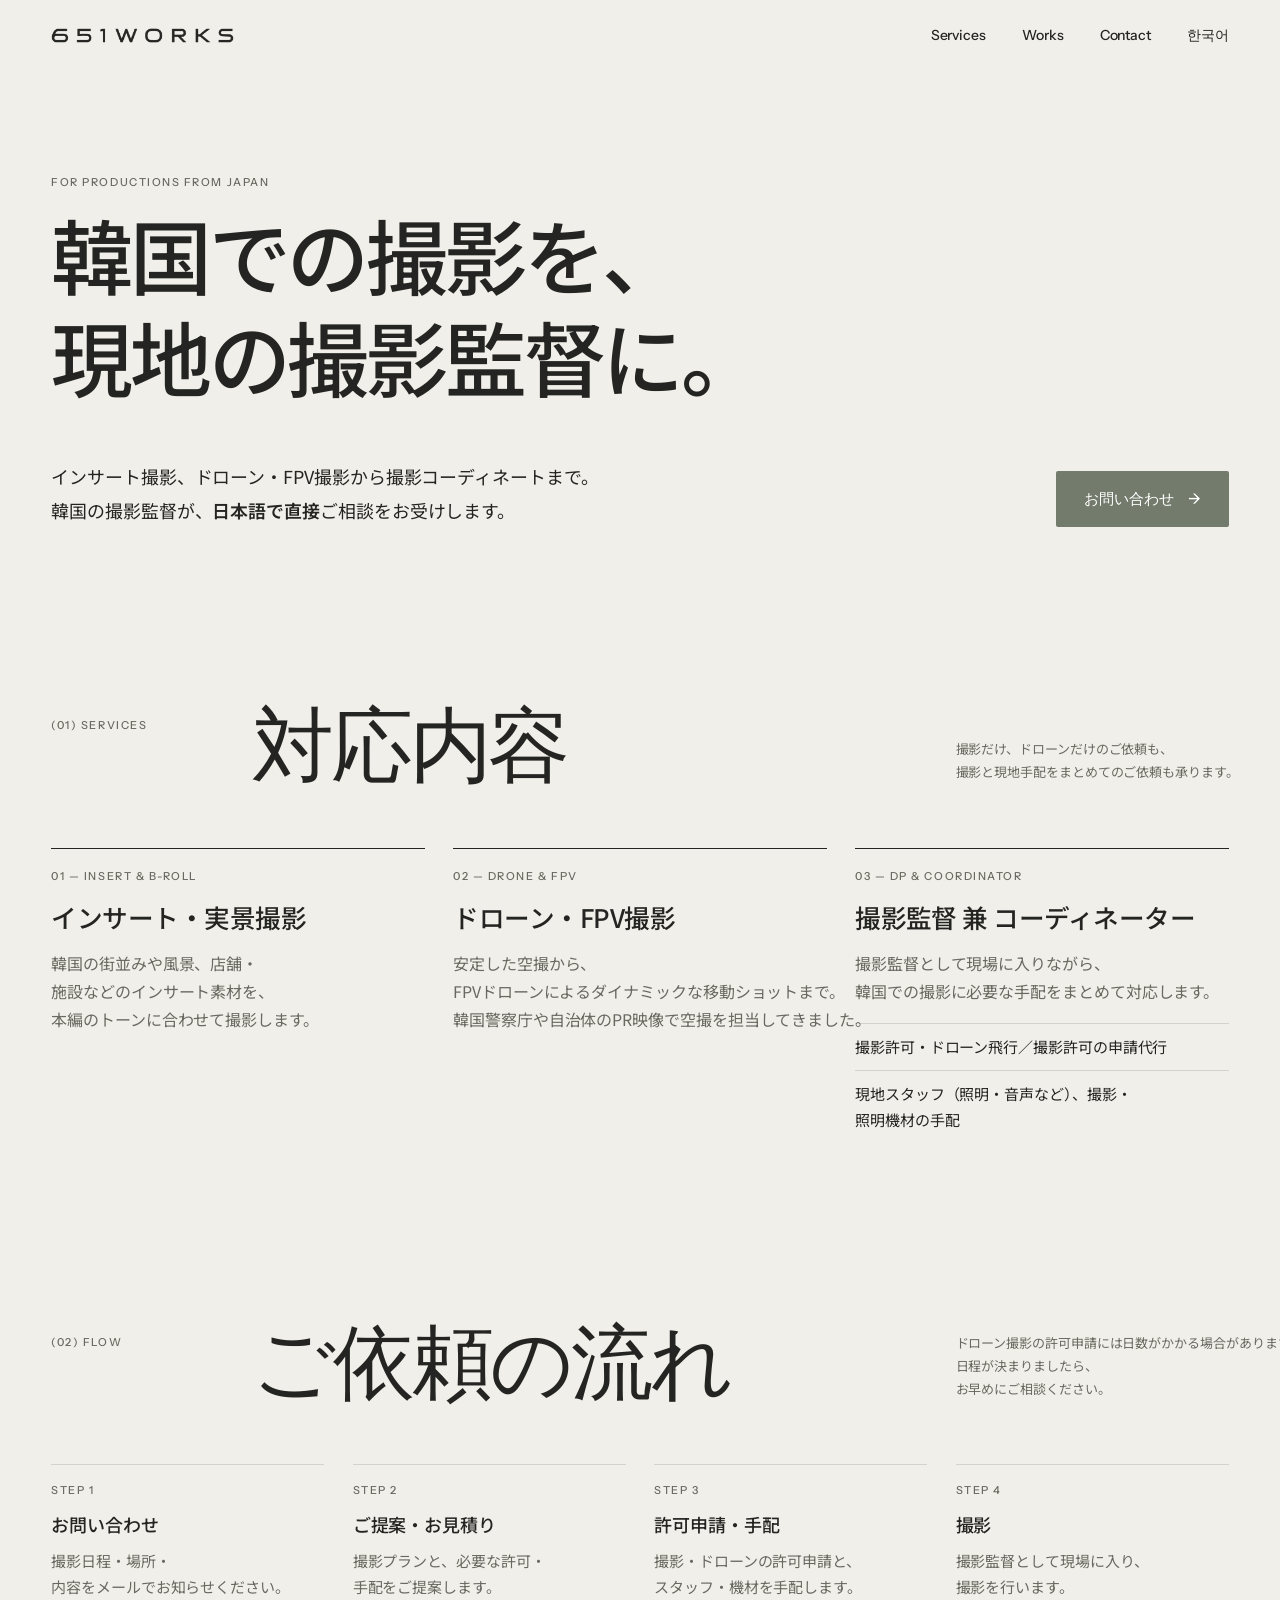
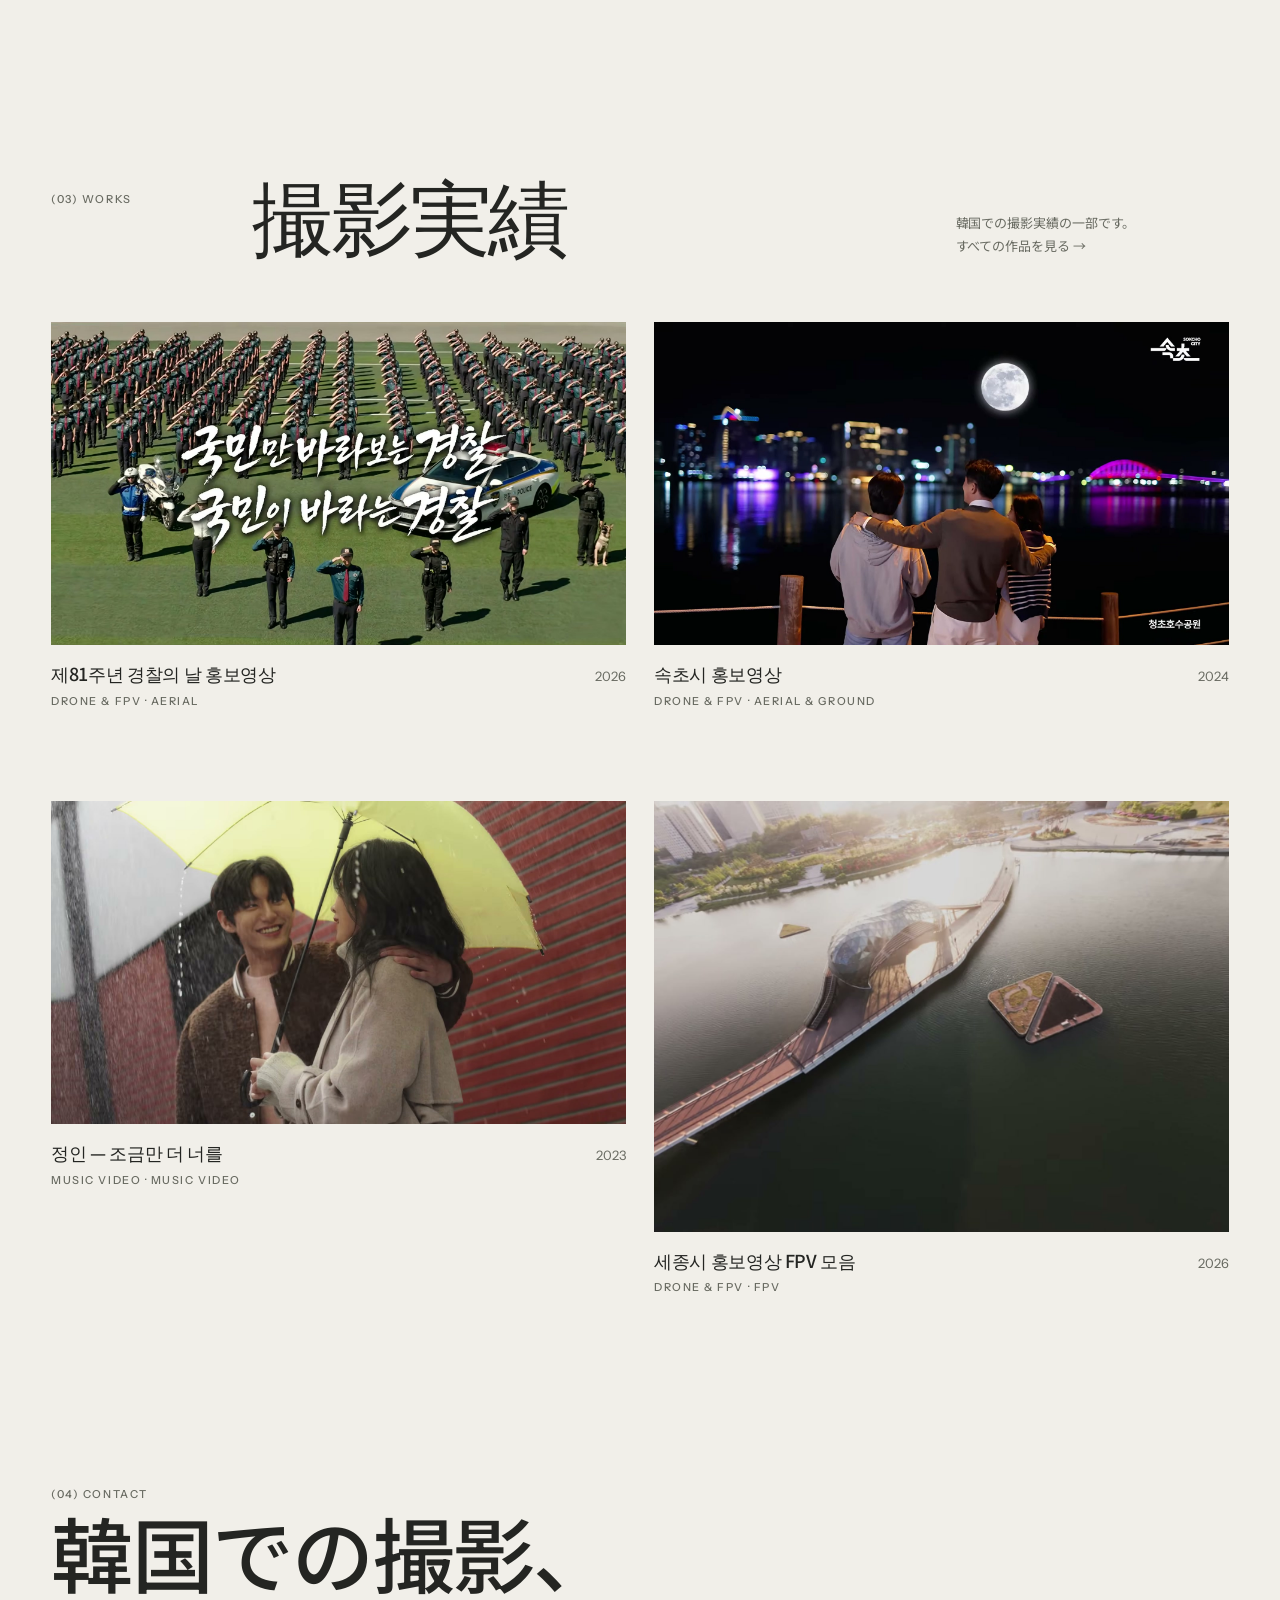
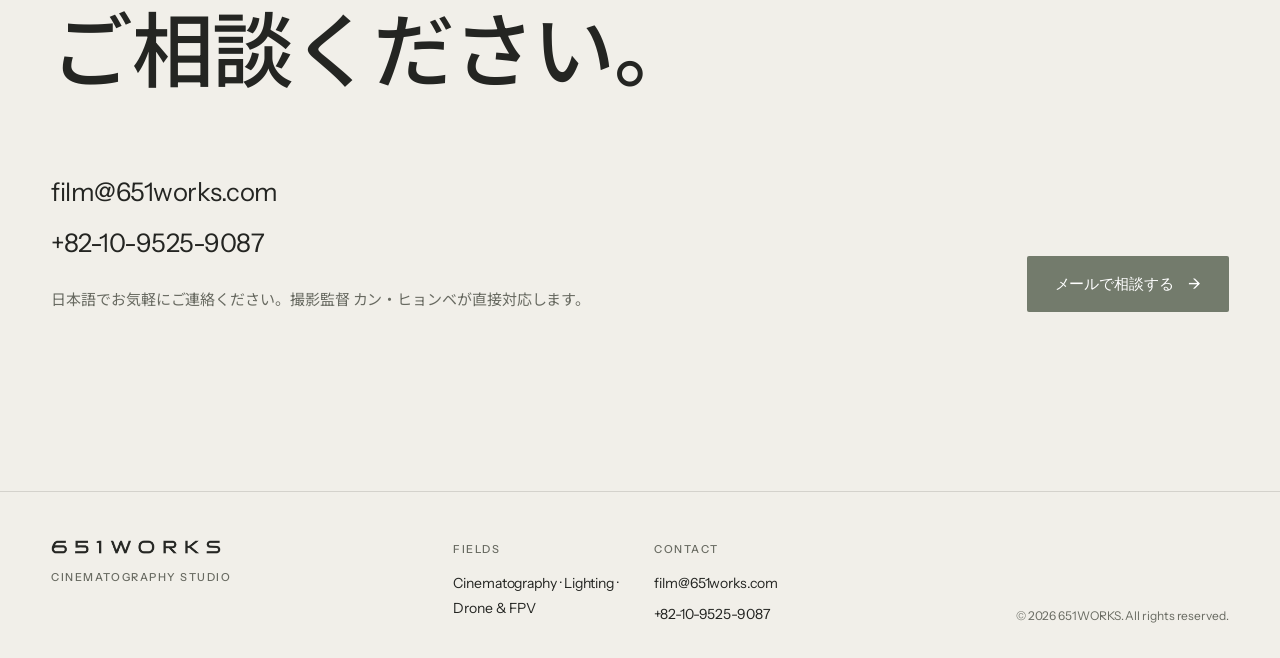
==== ja.html @ 9b0a832e "Japanese page for Korea shoots (insert, drone, DP & coordinator) Co-Authored-By: Claude Opus 5.5 <no" ====
<!doctype html>
<html lang="ja">
<head>
<meta charset="utf-8">
<meta name="viewport" content="width=device-width, initial-scale=1, viewport-fit=cover">
<title>韓国撮影・ドローン撮影・撮影コーディネート｜651WORKS</title>
<meta name="description" content="韓国での撮影をお考えの日本の制作会社様へ。651WORKSの撮影監督カン・ヒョンベが、インサート撮影・ドローン／FPV撮影から、撮影・ドローン許可の申請代行、現地スタッフ・機材の手配まで日本語で対応します。">
<meta name="theme-color" content="#F1EFE9">
<link rel="alternate" hreflang="ko" href="https://www.651works.com/">
<link rel="alternate" hreflang="ja" href="https://www.651works.com/ja.html">
<script>document.documentElement.classList.add('js')</script>
<link rel="preconnect" href="https://fonts.googleapis.com">
<link rel="preconnect" href="https://fonts.gstatic.com" crossorigin>
<link rel="stylesheet" href="https://fonts.googleapis.com/css2?family=Instrument+Sans:wght@400;500;600&family=Noto+Sans+JP:wght@400;500;600&display=swap">
<link rel="stylesheet" href="assets/styles.css">
<style>
:root{--f-ko:'Noto Sans JP','Instrument Sans',sans-serif}
/* 한자·가나는 라틴 글자보다 크게 보여서 큰 제목을 한 단계 줄임 */
.contact h2{font-family:var(--f-ko);font-size:var(--fs-h1);line-height:1.15;letter-spacing:-.02em;max-width:none}
.p-title{line-height:1.25}
</style>
</head>
<body>
<a class="skip" href="#main">本文へスキップ</a>

<header class="header">
  <div class="wrap">
    <a class="logo" href="index.html" aria-label="651WORKS ホーム"><img src="assets/logo.png" alt="651WORKS" width="1253" height="103"></a>
    <button class="menu-btn" type="button" aria-expanded="false" aria-controls="nav">Menu</button>
    <nav class="nav" id="nav" aria-label="メインメニュー">
      <a href="#services">Services</a>
      <a href="#works">Works</a>
      <a href="#contact">Contact</a>
      <a href="index.html" lang="ko">한국어</a>
    </nav>
  </div>
</header>

<main id="main">
<section class="wrap p-head">
  <p class="label" data-reveal>For productions from Japan</p>
  <h1 class="p-title" data-reveal>韓国での撮影を、<br>現地の撮影監督に。</h1>
  <div class="ja-lead" data-reveal>
    <p>インサート撮影、ドローン・FPV撮影から撮影コーディネートまで。<br>韓国の撮影監督が、<strong>日本語で直接</strong>ご相談をお受けします。</p>
    <a class="btn" href="#contact">お問い合わせ <span class="arrow" aria-hidden="true">→</span></a>
  </div>
</section>

<section id="services" class="section wrap">
  <div class="sec-head" data-reveal>
    <span class="label">(01) Services</span>
    <h2>対応内容</h2>
    <p>撮影だけ、ドローンだけのご依頼も、撮影と現地手配をまとめてのご依頼も承ります。</p>
  </div>
  <div class="offer">
    <article data-reveal>
      <span class="label">01 — Insert &amp; B-roll</span>
      <h3>インサート・実景撮影</h3>
      <p>韓国の街並みや風景、店舗・施設などのインサート素材を、本編のトーンに合わせて撮影します。</p>
    </article>
    <article data-reveal>
      <span class="label">02 — Drone &amp; FPV</span>
      <h3>ドローン・FPV撮影</h3>
      <p>安定した空撮から、FPVドローンによるダイナミックな移動ショットまで。韓国警察庁や自治体のPR映像で空撮を担当してきました。</p>
    </article>
    <article data-reveal>
      <span class="label">03 — DP &amp; Coordinator</span>
      <h3>撮影監督 兼 コーディネーター</h3>
      <p>撮影監督として現場に入りながら、韓国での撮影に必要な手配をまとめて対応します。</p>
      <ul>
        <li>撮影許可・ドローン飛行／撮影許可の申請代行</li>
        <li>現地スタッフ（照明・音声など）、撮影・照明機材の手配</li>
      </ul>
    </article>
  </div>
</section>

<section class="section wrap">
  <div class="sec-head" data-reveal>
    <span class="label">(02) Flow</span>
    <h2>ご依頼の流れ</h2>
    <p>ドローン撮影の許可申請には日数がかかる場合があります。日程が決まりましたら、お早めにご相談ください。</p>
  </div>
  <ol class="flow" data-reveal>
    <li><span class="label">Step 1</span><strong>お問い合わせ</strong><p>撮影日程・場所・内容をメールでお知らせください。</p></li>
    <li><span class="label">Step 2</span><strong>ご提案・お見積り</strong><p>撮影プランと、必要な許可・手配をご提案します。</p></li>
    <li><span class="label">Step 3</span><strong>許可申請・手配</strong><p>撮影・ドローンの許可申請と、スタッフ・機材を手配します。</p></li>
    <li><span class="label">Step 4</span><strong>撮影</strong><p>撮影監督として現場に入り、撮影を行います。</p></li>
  </ol>
</section>

<section id="works" class="section wrap">
  <div class="sec-head" data-reveal>
    <span class="label">(03) Works</span>
    <h2>撮影実績</h2>
    <p>韓国での撮影実績の一部です。 <a class="u" href="works.html">すべての作品を見る →</a></p>
  </div>
  <!-- 보여줄 작업 id는 assets/projects.js 기준 -->
  <div class="works" data-ids="police-day,sokcho,jungin-more,sejong-fpv"></div>
</section>

<section id="contact" class="contact wrap">
  <span class="label" data-reveal>(04) Contact</span>
  <h2 data-reveal>韓国での撮影、<br>ご相談ください。</h2>
  <div class="contact-row" data-reveal>
    <div class="contact-list">
      <a class="u" href="mailto:film@651works.com?subject=%E9%9F%93%E5%9B%BD%E6%92%AE%E5%BD%B1%E3%81%AE%E3%81%94%E7%9B%B8%E8%AB%87">film@651works.com</a>
      <a class="u" href="tel:+821095259087">+82-10-9525-9087</a>
      <p class="ja-note">日本語でお気軽にご連絡ください。撮影監督 カン・ヒョンベが直接対応します。</p>
    </div>
    <a class="btn" href="mailto:film@651works.com?subject=%E9%9F%93%E5%9B%BD%E6%92%AE%E5%BD%B1%E3%81%AE%E3%81%94%E7%9B%B8%E8%AB%87">メールで相談する <span class="arrow" aria-hidden="true">→</span></a>
  </div>
</section>
</main>

<footer class="footer">
  <div class="wrap footer-grid">
    <div class="footer-brand">
      <img src="assets/logo.png" alt="651WORKS" width="1253" height="103">
      <span class="label">Cinematography Studio</span>
    </div>
    <div class="footer-col">
      <span class="label">Fields</span>
      <span>Cinematography · Lighting · Drone &amp; FPV</span>
    </div>
    <div class="footer-col">
      <span class="label">Contact</span>
      <a class="u" href="mailto:film@651works.com">film@651works.com</a>
      <a class="u" href="tel:+821095259087">+82-10-9525-9087</a>
    </div>
    <p class="copy">© 2026 651WORKS. All rights reserved.</p>
  </div>
</footer>

<script src="assets/projects.js"></script>
<script src="assets/site.js"></script>
</body>
</html>
---- assets/styles.css ----
/* ───────── Design tokens ───────── */
:root{
  /* color */
  --c-bg:#F1EFE9;          /* primary background */
  --c-bg-2:#E5E3DC;        /* secondary background */
  --c-text:#242522;        /* primary text (charcoal) */
  --c-accent:#737B6C;      /* olive gray: 버튼·선택 상태·작은 그래픽에만 */
  --c-text-2:#686A61;      /* secondary text */
  --c-muted:#A6A49B;       /* muted gray */
  --c-white:#FFFFFF;
  --c-line:rgba(36,37,34,.14);

  /* type */
  --f-en:'Instrument Sans','Pretendard',-apple-system,sans-serif;
  --f-ko:'Pretendard','Instrument Sans',-apple-system,'Malgun Gothic',sans-serif;
  --fs-display:clamp(56px,10.5vw,184px);
  --fs-h1:clamp(44px,6.4vw,112px);
  --fs-h2:clamp(36px,4.4vw,72px);
  --fs-h3:clamp(22px,2vw,30px);
  --fs-body:16px;
  --fs-small:13px;
  --fs-label:11px;
  --ls-tight:-.035em;
  --ls-label:.14em;

  /* layout */
  --max:1560px;
  --gutter:clamp(20px,4vw,64px);
  --gap:clamp(16px,2.2vw,32px);
  --section:clamp(112px,14vw,220px);
  --header-h:72px;

  /* motion */
  --ease:cubic-bezier(.22,.61,.36,1);
  --dur:.9s;
}

/* ───────── Base ───────── */
*{box-sizing:border-box}
html{scroll-behavior:smooth;-webkit-text-size-adjust:100%}
body{margin:0;background:var(--c-bg);color:var(--c-text);font-family:var(--f-ko);font-size:var(--fs-body);line-height:1.75;letter-spacing:-.005em;word-break:keep-all;-webkit-font-smoothing:antialiased;padding-bottom:env(safe-area-inset-bottom,0px)}
a{color:inherit;text-decoration:none}
img,video{max-width:100%;display:block}
button{font:inherit;color:inherit}
:focus-visible{outline:1px solid var(--c-text);outline-offset:4px}
::selection{background:var(--c-accent);color:var(--c-white)}
.wrap{max-width:var(--max);margin:0 auto;padding-inline:var(--gutter)}
.en{font-family:var(--f-en)}
.label{font-family:var(--f-en);font-size:var(--fs-label);font-weight:500;letter-spacing:var(--ls-label);text-transform:uppercase;color:var(--c-text-2)}
.muted{color:var(--c-muted)}
.skip{position:absolute;left:-9999px;top:8px;z-index:100;background:var(--c-text);color:var(--c-bg);padding:8px 14px}
.skip:focus{left:8px}

/* link micro-interaction: 밑줄이 왼쪽에서 그려짐 */
.u{background:linear-gradient(currentColor,currentColor) no-repeat 0 100%/0 1px;transition:background-size .45s var(--ease)}
.u:hover,.u:focus-visible{background-size:100% 1px}

/* ───────── Header ───────── */
.header{position:fixed;inset:0 0 auto;z-index:50;height:calc(var(--header-h) + env(safe-area-inset-top,0px));padding-top:env(safe-area-inset-top,0px);transition:background-color .4s var(--ease),border-color .4s var(--ease);border-bottom:1px solid transparent}
.header.scrolled{background:rgba(241,239,233,.94);border-bottom-color:var(--c-line)}
.header .wrap{height:100%;display:flex;align-items:center;justify-content:space-between;gap:24px}
.logo img{height:15px;width:auto}
.nav{display:flex;gap:36px;font-family:var(--f-en);font-size:14px;font-weight:500}
.nav a{position:relative;padding:8px 0}
.nav a::after{content:"";position:absolute;left:0;right:0;bottom:4px;height:1px;background:currentColor;transform:scaleX(0);transform-origin:right;transition:transform .45s var(--ease)}
.nav a:hover::after,.nav a[aria-current="true"]::after{transform:scaleX(1);transform-origin:left}
.menu-btn{display:none;background:none;border:0;padding:10px 0;font-family:var(--f-en);font-size:14px;font-weight:500;cursor:pointer}

/* ───────── Hero ───────── */
/* 전체 화면 영상 위에 텍스트 (kreateimage 방식) */
.hero{position:relative;height:100vh;height:100svh;min-height:560px;display:flex;align-items:flex-end;overflow:hidden;background:#1d1e1b;color:var(--c-white)}
.hero video{position:absolute;inset:0;width:100%;height:100%;object-fit:cover}
.hero-shade{position:absolute;inset:0;background:linear-gradient(to top,rgba(20,20,18,.66) 0%,rgba(20,20,18,.18) 48%,rgba(20,20,18,.06) 70%,rgba(20,20,18,.28) 100%)}
.hero-inner{position:relative;width:100%;padding-bottom:clamp(40px,6vw,88px)}
/* 너무 또렷하지 않게: 살짝 투명한 흰색 + 부드러운 그림자 (line의 overflow에 잘리지 않도록 drop-shadow) */
.hero .hero-title{color:rgba(255,255,255,.93);font-size:clamp(56px,9.6vw,168px);filter:drop-shadow(0 2px 22px rgba(0,0,0,.38)) drop-shadow(0 1px 2px rgba(0,0,0,.18))}
.hero .hero-sub{color:rgba(255,255,255,.9);text-shadow:0 1px 14px rgba(0,0,0,.45)}
.hero .label{color:rgba(255,255,255,.78);text-shadow:0 1px 10px rgba(0,0,0,.45)}
.has-hero .header:not(.scrolled):not(.open){color:var(--c-white)}
.has-hero .header:not(.scrolled):not(.open) .logo img{filter:brightness(0) invert(1) drop-shadow(0 1px 8px rgba(0,0,0,.35))}
.has-hero .header:not(.scrolled):not(.open) .nav a{text-shadow:0 1px 10px rgba(0,0,0,.4)}
.hero-title{margin:0;font-family:var(--f-en);font-weight:500;font-size:var(--fs-display);line-height:.92;letter-spacing:-.045em}
.hero-title .line{display:block;overflow:hidden;padding-bottom:.04em}
.hero-title .line > span{display:inline-block}
.hero-row{display:grid;grid-template-columns:repeat(12,minmax(0,1fr));gap:var(--gap);margin-top:clamp(32px,4vw,56px);align-items:end}
.hero-sub{grid-column:1 / span 5;margin:0;font-family:var(--f-en);font-size:clamp(18px,1.6vw,24px);line-height:1.4;letter-spacing:-.015em}
.hero-meta{grid-column:9 / -1;display:flex;justify-content:space-between;gap:16px}

/* ───────── Section heads ───────── */
.section{padding-top:var(--section)}
.sec-head{display:grid;grid-template-columns:repeat(12,minmax(0,1fr));gap:var(--gap);align-items:end;margin-bottom:clamp(40px,5vw,80px)}
.sec-head .label{grid-column:1 / span 2;align-self:start;padding-top:.9em}
.sec-head h2{grid-column:3 / span 7;margin:0;font-family:var(--f-en);font-weight:500;font-size:var(--fs-h1);line-height:.95;letter-spacing:-.04em}
.sec-head p{grid-column:10 / -1;margin:0;font-size:var(--fs-small);color:var(--c-text-2)}

/* ───────── Works ───────── */
.parts{display:flex;flex-direction:column;gap:clamp(88px,10vw,168px)}
.part-head{display:flex;align-items:baseline;gap:16px clamp(16px,2vw,32px);border-top:1px solid var(--c-text);padding-top:16px;margin-bottom:clamp(24px,3vw,44px)}
.part-head h3{flex:1;margin:0;font-family:var(--f-en);font-weight:500;font-size:var(--fs-h2);line-height:1;letter-spacing:-.035em}
.part-head h3 a{transition:color .3s var(--ease)}
.part-head h3 a:hover{color:var(--c-accent)}
.part-head > .label:first-child{min-width:3em}
.part-head > a.label{white-space:nowrap}
.filters{display:flex;flex-wrap:wrap;gap:6px 28px;margin-bottom:clamp(32px,4vw,56px);padding-bottom:18px;border-bottom:1px solid var(--c-line)}
.filters[hidden]{display:none}
.filters button{background:none;border:0;padding:6px 0;cursor:pointer;font-family:var(--f-en);font-size:14px;font-weight:500;color:var(--c-muted);transition:color .3s}
.filters button sup{font-size:10px;margin-left:3px;letter-spacing:0}
.filters button:hover{color:var(--c-text)}
.filters button[aria-pressed="true"]{color:var(--c-text)}
.filters button[aria-pressed="true"]::before{content:"";display:inline-block;width:6px;height:6px;margin-right:8px;vertical-align:middle;background:var(--c-accent)}
.works{display:grid;grid-template-columns:repeat(2,minmax(0,1fr));gap:clamp(56px,7vw,112px) var(--gap)}
.work{grid-column:span 1;display:flex;flex-direction:column;gap:16px}
.work.full{grid-column:1 / -1}
.work.hide{display:none}
.work-media{position:relative;overflow:hidden;background:var(--c-bg-2)}
.work-media img{width:100%;height:100%;object-fit:cover;transition:transform 1.2s var(--ease)}
.work-media .more{position:absolute;left:20px;bottom:18px;color:var(--c-white);font-family:var(--f-en);font-size:13px;font-weight:500;letter-spacing:.02em;opacity:0;transform:translateY(8px);transition:opacity .5s var(--ease),transform .5s var(--ease)}
.work-media::after{content:"";position:absolute;inset:0;background:rgba(36,37,34,.22);opacity:0;transition:opacity .5s var(--ease)}
a.work:hover .work-media img,a.work:focus-visible .work-media img{transform:scale(1.035)}
a.work:hover .work-media::after,a.work:focus-visible .work-media::after{opacity:1}
a.work:hover .more,a.work:focus-visible .more{opacity:1;transform:none}
.work-media .more{z-index:1}
.work-info{display:grid;grid-template-columns:minmax(0,1fr) auto;gap:4px 24px;align-items:baseline}
.work-info h3{margin:0;font-size:clamp(17px,1.4vw,20px);font-weight:500;letter-spacing:-.02em;line-height:1.4}
.work-info .year{font-family:var(--f-en);font-size:var(--fs-small);color:var(--c-text-2)}
.work-info .label{grid-column:1 / -1}
.ph{position:absolute;inset:0;display:flex;flex-direction:column;justify-content:space-between;padding:20px;color:var(--c-text-2);background:repeating-linear-gradient(135deg,transparent 0 22px,rgba(36,37,34,.035) 22px 23px)}
.ph strong{font-family:var(--f-en);font-weight:500;font-size:clamp(20px,2vw,28px);letter-spacing:-.02em;color:var(--c-text)}
.empty{grid-column:1 / -1;color:var(--c-text-2)}

/* ───────── Services ───────── */
.services{display:grid;grid-template-columns:1fr;gap:64px}
.service{display:grid;grid-template-columns:minmax(0,1fr) minmax(0,1fr);align-content:start;gap:24px var(--gap);border-top:1px solid var(--c-text);padding-top:18px}
.service-top{grid-column:1 / -1;display:flex;justify-content:space-between;gap:16px}
.service .media{grid-row:2 / span 2;position:relative;aspect-ratio:4/3;overflow:hidden;background:var(--c-bg-2)}
.service .media img,.service .media video{width:100%;height:100%;object-fit:cover;transition:transform 1.2s var(--ease)}
.service:hover .media img{transform:scale(1.03)}
.service h3{margin:0;font-family:var(--f-en);font-weight:500;font-size:var(--fs-h3);letter-spacing:-.025em;line-height:1.15}
.service ul{list-style:none;margin:auto 0 0;padding:0;font-family:var(--f-en);font-size:15px;color:var(--c-text-2)}
.service li{padding:9px 0;border-bottom:1px solid var(--c-line)}

/* ───────── About ───────── */
.about{background:var(--c-bg-2);margin-top:var(--section);padding-block:var(--section)}
.about .sec-head{margin-bottom:clamp(56px,7vw,120px)}
.statement{margin:0;font-family:var(--f-en);font-weight:400;font-size:var(--fs-h2);line-height:1.08;letter-spacing:-.035em;max-width:17ch}
.statement em{font-style:normal;color:var(--c-accent)}
.about-grid{display:grid;grid-template-columns:repeat(12,minmax(0,1fr));gap:var(--gap);margin-top:clamp(56px,7vw,112px)}
.about-grid > p{grid-column:3 / span 5;margin:0;font-size:17px;color:var(--c-text)}
.facts{grid-column:9 / -1;margin:0}
.facts div{display:grid;grid-template-columns:150px 1fr;gap:16px;padding:14px 0;border-top:1px solid var(--c-line)}
.facts div:last-child{border-bottom:1px solid var(--c-line)}
.facts dt{margin:0}
.facts dd{margin:0;font-size:15px}

/* ───────── Contact ───────── */
.contact{padding-block:var(--section)}
.contact h2{margin:0;font-family:var(--f-en);font-weight:500;font-size:var(--fs-display);line-height:.92;letter-spacing:-.045em;max-width:12ch}
.contact-row{display:grid;grid-template-columns:repeat(12,minmax(0,1fr));gap:var(--gap);margin-top:clamp(48px,6vw,96px);align-items:end}
.contact-list{grid-column:1 / span 6;margin:0;display:flex;flex-direction:column;gap:6px}
.contact-list a{font-family:var(--f-en);font-size:clamp(20px,2vw,30px);letter-spacing:-.02em;width:fit-content}
.btn{grid-column:9 / -1;justify-self:end;display:inline-flex;align-items:center;gap:14px;min-height:56px;padding:0 28px;background:var(--c-accent);color:var(--c-white);font-family:var(--f-en);font-size:15px;font-weight:500;border-radius:2px;transition:background-color .35s var(--ease)}
.btn .arrow{transition:transform .35s var(--ease)}
.btn:hover{background:var(--c-text)}
.btn:hover .arrow{transform:translateX(4px)}

/* ───────── Footer ───────── */
.footer{border-top:1px solid var(--c-line);padding-block:48px calc(32px + env(safe-area-inset-bottom,0px))}
.footer-grid{display:grid;grid-template-columns:repeat(12,minmax(0,1fr));gap:24px var(--gap)}
.footer-brand{grid-column:1 / span 4;display:flex;flex-direction:column;gap:14px}
.footer-brand img{height:14px;width:auto;align-self:flex-start}
.footer-col{grid-column:span 2;display:flex;flex-direction:column;gap:6px;font-family:var(--f-en);font-size:14px}
.footer-col .label{margin-bottom:6px}
.footer-col a{width:fit-content}
.copy{grid-column:10 / -1;align-self:end;justify-self:end;margin:0;white-space:nowrap;font-family:var(--f-en);font-size:12px;color:var(--c-text-2)}

/* ───────── Japan page ───────── */
.ja-lead{display:flex;flex-wrap:wrap;justify-content:space-between;align-items:flex-end;gap:24px 48px;margin-top:clamp(32px,4vw,56px)}
.ja-lead p{margin:0;max-width:34em;font-size:clamp(16px,1.4vw,19px);line-height:1.9}
.ja-lead strong{font-weight:600}
.offer{display:grid;grid-template-columns:repeat(3,minmax(0,1fr));gap:var(--gap)}
.offer article{display:flex;flex-direction:column;gap:14px;border-top:1px solid var(--c-text);padding-top:18px}
.offer h3{margin:0;font-weight:500;font-size:var(--fs-h3);letter-spacing:-.02em;line-height:1.35}
.offer p{margin:0;color:var(--c-text-2)}
.offer ul{margin:4px 0 0;padding:0;list-style:none}
.offer li{padding:10px 0;border-top:1px solid var(--c-line);font-size:15px}
.flow{list-style:none;margin:0;padding:0;display:grid;grid-template-columns:repeat(4,minmax(0,1fr));gap:var(--gap)}
.flow li{display:flex;flex-direction:column;gap:8px;border-top:1px solid var(--c-line);padding-top:16px}
.flow strong{font-weight:500;font-size:18px}
.flow p{margin:0;font-size:15px;color:var(--c-text-2)}
.ja-note{margin:14px 0 0;font-size:15px;color:var(--c-text-2)}
.japan-box{display:flex;flex-wrap:wrap;justify-content:space-between;align-items:flex-end;gap:24px 48px;border-top:1px solid var(--c-text);padding-top:24px}
.japan-box p{margin:0;max-width:36em;font-size:17px}
.japan-box p[lang="ja"]{margin-top:10px;color:var(--c-text-2);font-family:'Noto Sans JP','Pretendard',sans-serif;font-size:15px}

/* ───────── Project detail ───────── */
.p-head{padding-top:calc(var(--header-h) + clamp(48px,7vw,104px))}
.back{display:inline-block;margin-bottom:clamp(32px,4vw,56px);font-family:var(--f-en);font-size:14px;font-weight:500}
.p-title{margin:0;font-weight:500;font-size:var(--fs-h1);line-height:1.04;letter-spacing:-.04em;max-width:18ch}
.p-meta{display:grid;grid-template-columns:repeat(4,minmax(0,1fr));gap:var(--gap);margin:clamp(40px,5vw,72px) 0 0;padding-top:16px;border-top:1px solid var(--c-text)}
.p-meta div{display:flex;flex-direction:column;gap:6px}
.p-meta dd{margin:0;font-size:15px}
.player{position:relative;margin-top:clamp(40px,5vw,72px);aspect-ratio:16/9;background:var(--c-bg-2);overflow:hidden}
.player img{width:100%;height:100%;object-fit:cover}
.player iframe{position:absolute;inset:0;width:100%;height:100%;border:0}
.player button{position:absolute;inset:0;width:100%;border:0;padding:0;background:none;cursor:pointer}
.player .play{position:absolute;left:50%;top:50%;transform:translate(-50%,-50%);display:inline-flex;align-items:center;gap:12px;padding:14px 22px;background:var(--c-bg);color:var(--c-text);font-family:var(--f-en);font-size:14px;font-weight:500;border-radius:2px;transition:background-color .35s var(--ease),color .35s var(--ease)}
.player .tag{position:absolute;left:16px;top:16px;padding:4px 10px;background:rgba(36,37,34,.78);color:var(--c-white)}
.players.multi{display:grid;grid-template-columns:repeat(2,minmax(0,1fr));gap:var(--gap);margin-top:clamp(40px,5vw,72px)}
.players.multi .player{margin-top:0}
.player button:hover .play{background:var(--c-text);color:var(--c-bg)}
.p-body{display:grid;grid-template-columns:repeat(12,minmax(0,1fr));gap:var(--gap);margin-top:clamp(56px,7vw,112px)}
.p-body .label{grid-column:1 / span 2}
.p-body p{grid-column:3 / span 6;margin:0;font-size:17px}
.p-body .ext{grid-column:10 / -1;justify-self:end;font-family:var(--f-en);font-size:14px;font-weight:500}
.p-nav{display:grid;grid-template-columns:1fr 1fr;gap:var(--gap);margin-top:var(--section);border-top:1px solid var(--c-line);padding-top:24px}
.p-nav a{display:flex;flex-direction:column;gap:6px}
.p-nav a:last-child{text-align:right;align-items:flex-end}
.p-nav strong{font-weight:500;font-size:clamp(18px,1.8vw,26px);letter-spacing:-.02em}

/* ───────── Motion ───────── */
.js [data-reveal]{opacity:0;transform:translateY(28px);transition:opacity var(--dur) var(--ease),transform var(--dur) var(--ease)}
.js [data-reveal].in{opacity:1;transform:none}
.js .hero-title .line > span{transform:translateY(105%);transition:transform 1.1s var(--ease)}
.js.ready .hero-title .line > span{transform:none}
.js .hero-title .line:nth-child(2) > span{transition-delay:.08s}
body{animation:page-in .6s var(--ease) both}
body.leaving{opacity:0;transition:opacity .28s ease}
@keyframes page-in{from{opacity:0}}

/* ───────── Responsive ───────── */
@media (max-width:1024px){
  .hero-sub{grid-column:1 / span 7}
  .hero-meta{grid-column:8 / -1}
  .sec-head .label{grid-column:1 / -1}
  .sec-head h2{grid-column:1 / span 9}
  .sec-head p{grid-column:1 / span 8}
  .about-grid > p{grid-column:1 / span 7}
  .facts{grid-column:8 / -1}
  .footer-brand{grid-column:1 / -1}
  .footer-col{grid-column:span 4}
  .copy{grid-column:1 / -1;justify-self:start}
  .p-body p{grid-column:3 / -1}
  .p-body .ext{grid-column:3 / -1;justify-self:start}
  .offer{grid-template-columns:1fr}
  .flow{grid-template-columns:1fr 1fr}
}
@media (max-width:720px){
  :root{--header-h:60px}
  .menu-btn{display:block}
  .nav{position:fixed;inset:0;z-index:-1;flex-direction:column;justify-content:center;gap:4px;padding:var(--gutter);background:var(--c-bg);font-size:44px;letter-spacing:-.03em;opacity:0;visibility:hidden;transition:opacity .4s var(--ease),visibility .4s}
  .header.open .nav{opacity:1;visibility:visible}
  .header.open{background:var(--c-bg)}
  .hero-row,.sec-head,.about-grid,.contact-row,.footer-grid,.p-body{grid-template-columns:1fr}
  .hero-row > *,.sec-head > *,.about-grid > *,.contact-row > *,.footer-grid > *,.p-body > *{grid-column:1 / -1}
  .hero-meta{justify-content:flex-start;gap:24px}
  .works{grid-template-columns:1fr;gap:56px}
  .part-head{flex-wrap:wrap;justify-content:space-between}
  .part-head h3{order:1;flex-basis:100%}
  .work.full{grid-column:auto}
  .work-media .more{display:none}
  .service{display:flex;flex-direction:column}
  .btn{justify-self:start}
  .p-meta{grid-template-columns:1fr 1fr;row-gap:24px}
  .offer,.flow{grid-template-columns:1fr}
  .players.multi{grid-template-columns:1fr}
  .p-body .ext{justify-self:start}
  .copy{justify-self:start}
}
@media (prefers-reduced-motion:reduce){
  html{scroll-behavior:auto}
  *,*::before,*::after{animation:none !important;transition:none !important}
  .js [data-reveal]{opacity:1;transform:none}
  .js .hero-title .line > span{transform:none}
}
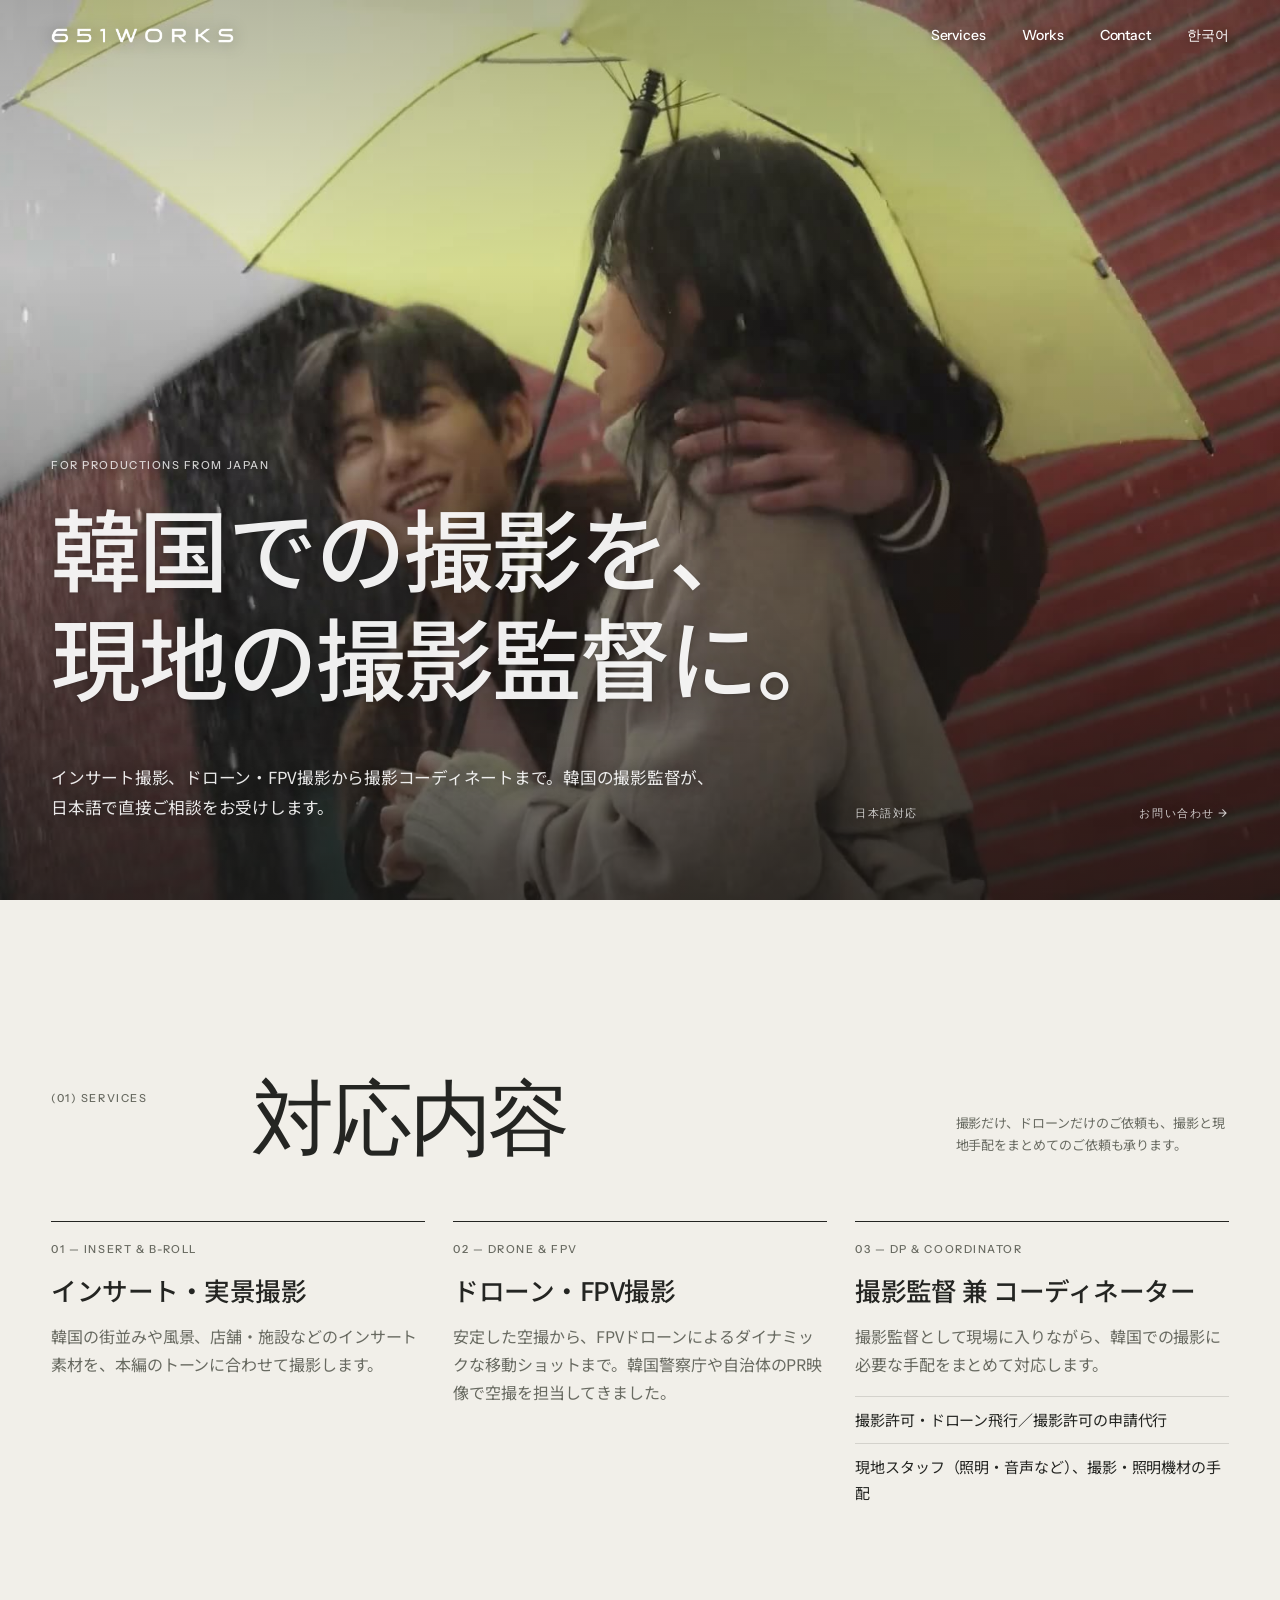
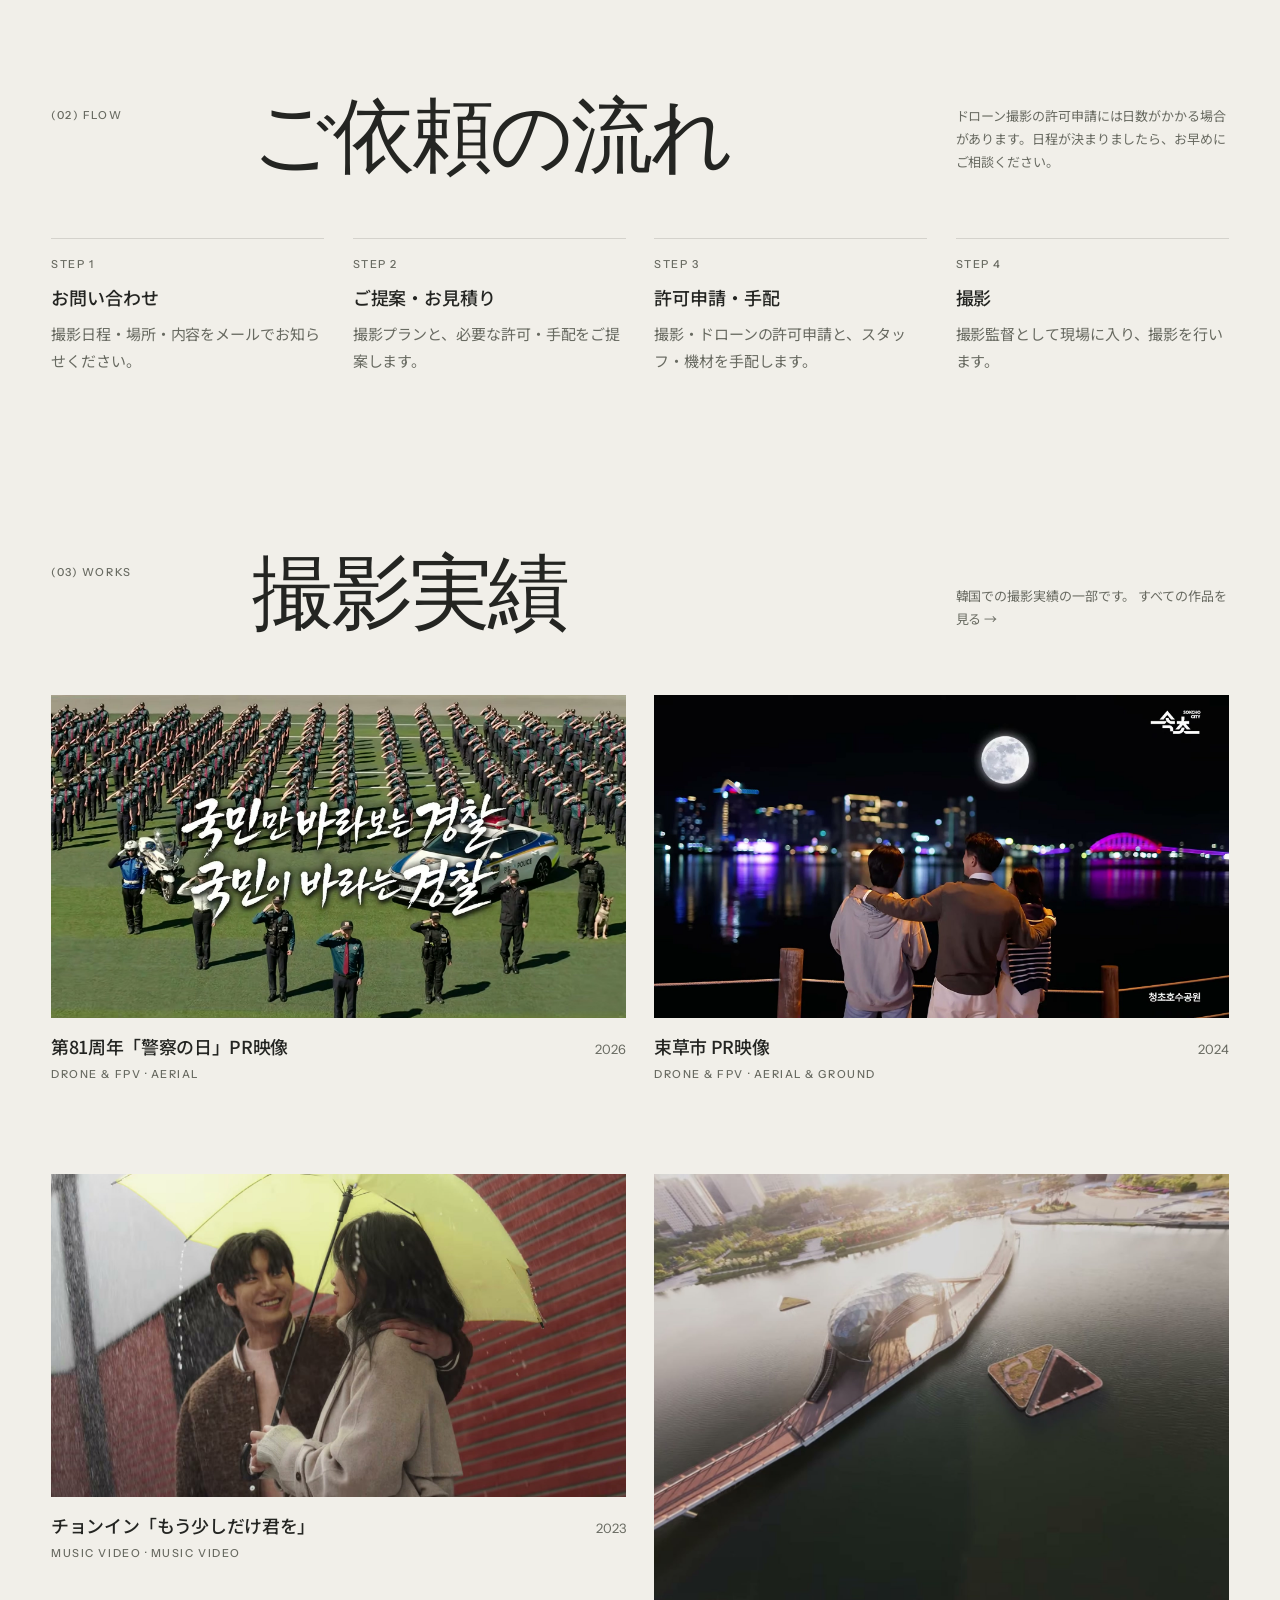
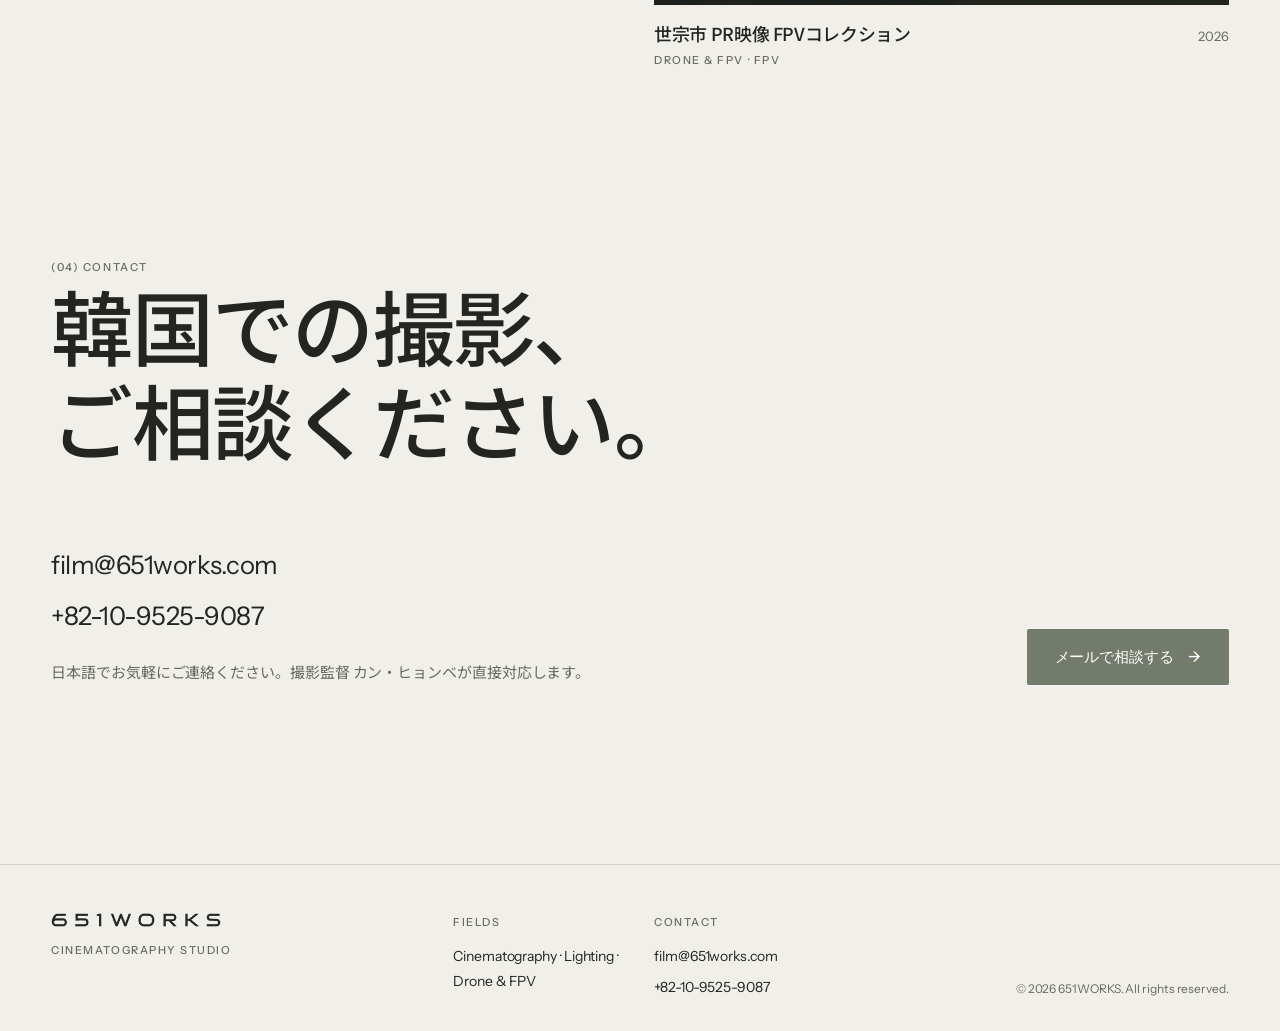
==== commit 0fa46c1c: "Japanese page: full-screen hero video, Japanese line breaking Co-Authored-By: Claude Opus 5.5 <norep" ====
--- a/ja.html
+++ b/ja.html
@@ -13,14 +13,21 @@
 <link rel="preconnect" href="https://fonts.gstatic.com" crossorigin>
 <link rel="stylesheet" href="https://fonts.googleapis.com/css2?family=Instrument+Sans:wght@400;500;600&family=Noto+Sans+JP:wght@400;500;600&display=swap">
 <link rel="stylesheet" href="assets/styles.css">
+<link rel="preload" as="image" href="video/hero.jpg">
 <style>
 :root{--f-ko:'Noto Sans JP','Instrument Sans',sans-serif}
+/* 일본어는 띄어쓰기가 없어 keep-all(한국어용)이면 줄바꿈이 안 됨 → 일본어 규칙으로 */
+body{word-break:normal;line-break:strict}
 /* 한자·가나는 라틴 글자보다 크게 보여서 큰 제목을 한 단계 줄임 */
 .contact h2{font-family:var(--f-ko);font-size:var(--fs-h1);line-height:1.15;letter-spacing:-.02em;max-width:none}
-.p-title{line-height:1.25}
+/* 영상 위 일본어 제목: 라틴 폰트엔 한자가 없어 일본어 폰트로, 크기는 한 단계 작게 */
+.hero .hero-title{font-family:var(--f-ko);font-weight:500;font-size:clamp(34px,7vw,120px);line-height:1.18;letter-spacing:-.02em}
+.hero-kicker{margin:0 0 18px}
+.hero .hero-sub{font-family:var(--f-ko);font-size:clamp(15px,1.3vw,19px);line-height:1.8}
+@media (min-width:1025px){.hero .hero-sub{grid-column:1 / span 7}}
 </style>
 </head>
-<body>
+<body class="has-hero">
 <a class="skip" href="#main">本文へスキップ</a>
 
 <header class="header">
@@ -37,12 +44,20 @@
 </header>
 
 <main id="main">
-<section class="wrap p-head">
-  <p class="label" data-reveal>For productions from Japan</p>
-  <h1 class="p-title" data-reveal>韓国での撮影を、<br>現地の撮影監督に。</h1>
-  <div class="ja-lead" data-reveal>
-    <p>インサート撮影、ドローン・FPV撮影から撮影コーディネートまで。<br>韓国の撮影監督が、<strong>日本語で直接</strong>ご相談をお受けします。</p>
-    <a class="btn" href="#contact">お問い合わせ <span class="arrow" aria-hidden="true">→</span></a>
+<section id="top" class="hero">
+  <!-- 메인과 같은 쇼릴 영상 (video/hero.mp4) -->
+  <video src="video/hero.mp4" poster="video/hero.jpg" autoplay muted loop playsinline preload="auto" aria-hidden="true"></video>
+  <div class="hero-shade" aria-hidden="true"></div>
+  <div class="wrap hero-inner">
+    <p class="label hero-kicker">For productions from Japan</p>
+    <h1 class="hero-title"><span class="line"><span>韓国での撮影を、</span></span><span class="line"><span>現地の撮影監督に。</span></span></h1>
+    <div class="hero-row" data-reveal>
+      <p class="hero-sub">インサート撮影、ドローン・FPV撮影から撮影コーディネートまで。韓国の撮影監督が、日本語で直接ご相談をお受けします。</p>
+      <div class="hero-meta">
+        <span class="label">日本語対応</span>
+        <a class="label u" href="#contact">お問い合わせ →</a>
+      </div>
+    </div>
   </div>
 </section>
 
--- a/assets/styles.css
+++ b/assets/styles.css
@@ -174,9 +174,6 @@
 .copy{grid-column:10 / -1;align-self:end;justify-self:end;margin:0;white-space:nowrap;font-family:var(--f-en);font-size:12px;color:var(--c-text-2)}
 
 /* ───────── Japan page ───────── */
-.ja-lead{display:flex;flex-wrap:wrap;justify-content:space-between;align-items:flex-end;gap:24px 48px;margin-top:clamp(32px,4vw,56px)}
-.ja-lead p{margin:0;max-width:34em;font-size:clamp(16px,1.4vw,19px);line-height:1.9}
-.ja-lead strong{font-weight:600}
 .offer{display:grid;grid-template-columns:repeat(3,minmax(0,1fr));gap:var(--gap)}
 .offer article{display:flex;flex-direction:column;gap:14px;border-top:1px solid var(--c-text);padding-top:18px}
 .offer h3{margin:0;font-weight:500;font-size:var(--fs-h3);letter-spacing:-.02em;line-height:1.35}
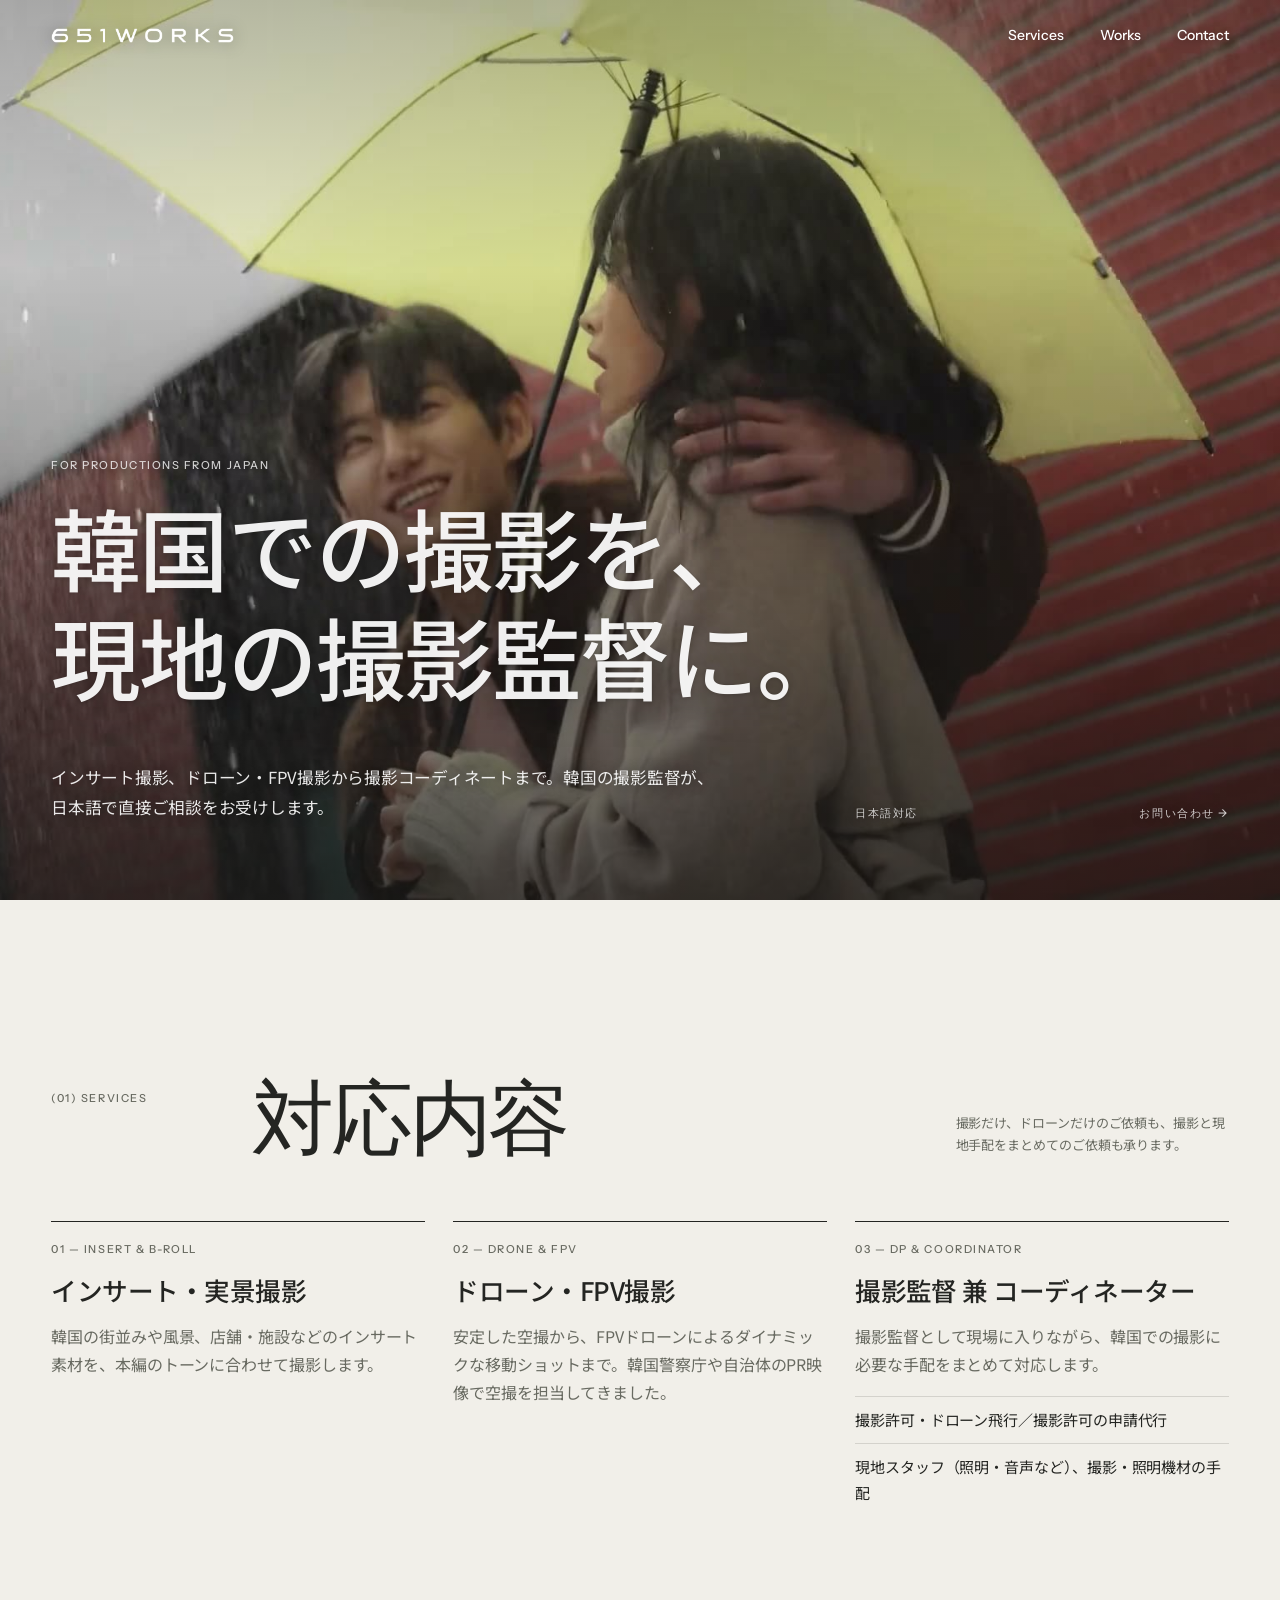
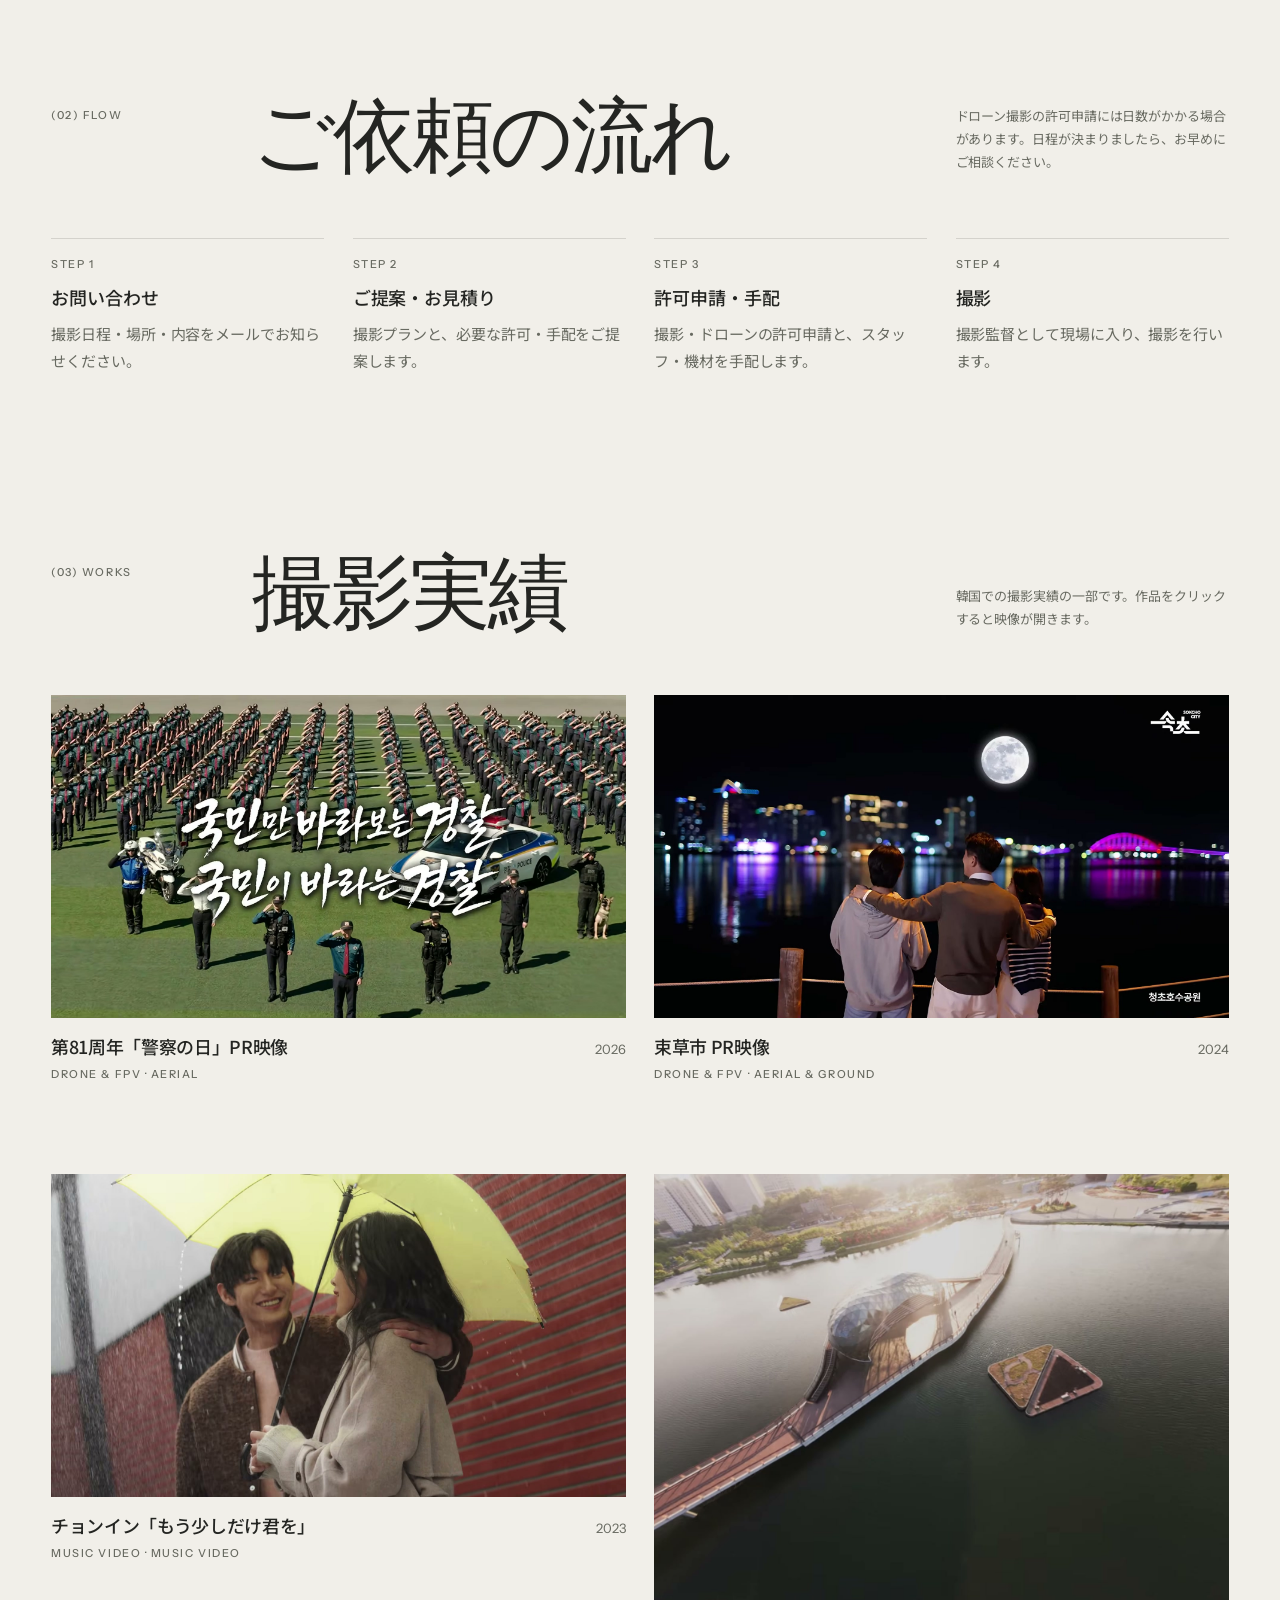
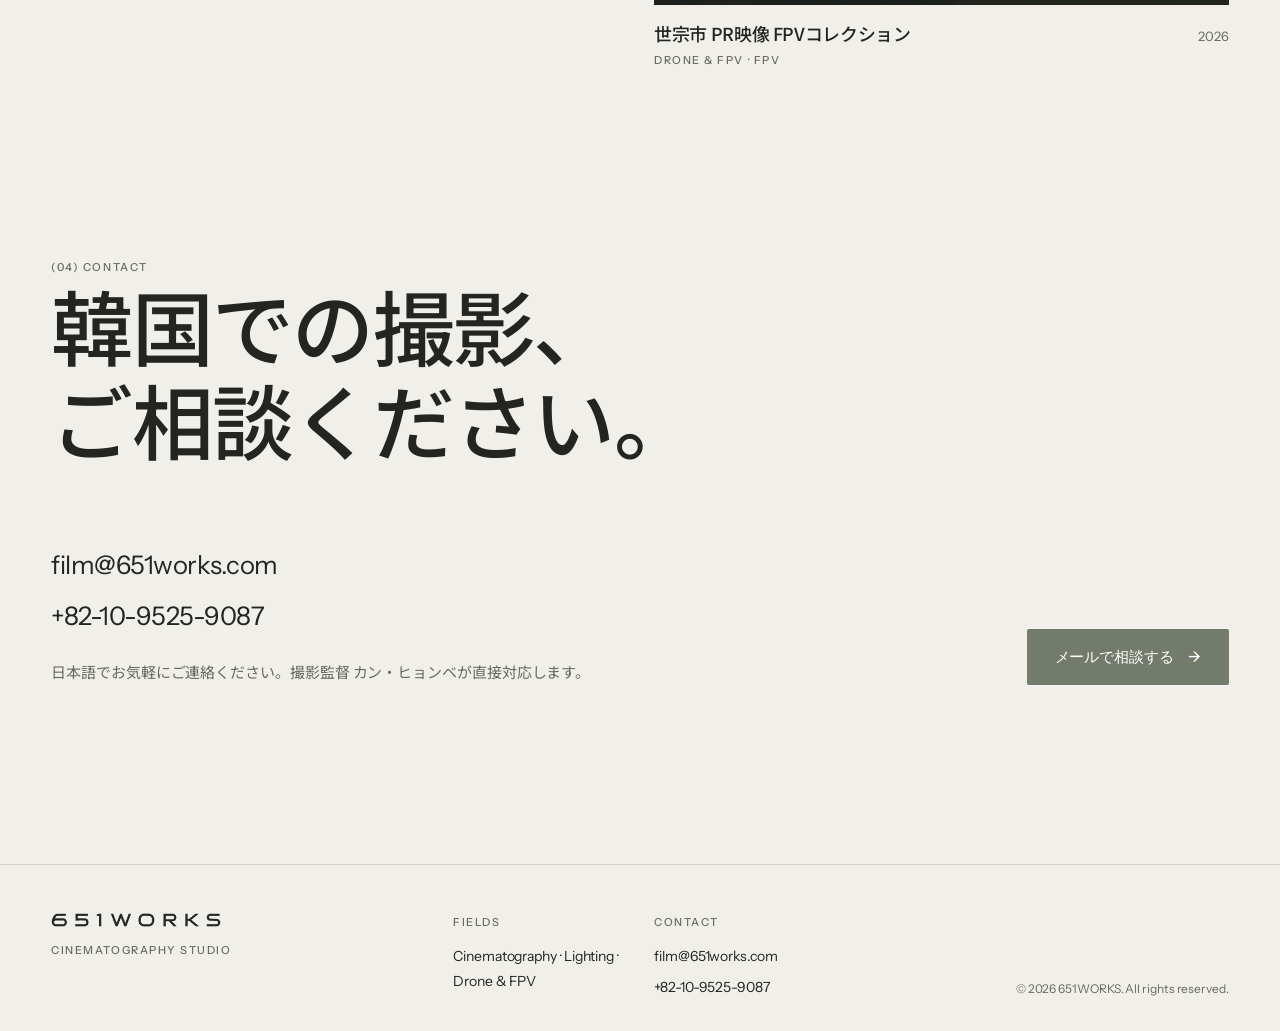
==== commit 09e0587c: "Separate Japanese page from Korean site completely Co-Authored-By: Claude Opus 5.5 <noreply@anthropi" ====
--- a/ja.html
+++ b/ja.html
@@ -6,8 +6,6 @@
 <title>韓国撮影・ドローン撮影・撮影コーディネート｜651WORKS</title>
 <meta name="description" content="韓国での撮影をお考えの日本の制作会社様へ。651WORKSの撮影監督カン・ヒョンベが、インサート撮影・ドローン／FPV撮影から、撮影・ドローン許可の申請代行、現地スタッフ・機材の手配まで日本語で対応します。">
 <meta name="theme-color" content="#F1EFE9">
-<link rel="alternate" hreflang="ko" href="https://www.651works.com/">
-<link rel="alternate" hreflang="ja" href="https://www.651works.com/ja.html">
 <script>document.documentElement.classList.add('js')</script>
 <link rel="preconnect" href="https://fonts.googleapis.com">
 <link rel="preconnect" href="https://fonts.gstatic.com" crossorigin>
@@ -32,13 +30,12 @@
 
 <header class="header">
   <div class="wrap">
-    <a class="logo" href="index.html" aria-label="651WORKS ホーム"><img src="assets/logo.png" alt="651WORKS" width="1253" height="103"></a>
+    <a class="logo" href="#top" aria-label="651WORKS ホーム"><img src="assets/logo.png" alt="651WORKS" width="1253" height="103"></a>
     <button class="menu-btn" type="button" aria-expanded="false" aria-controls="nav">Menu</button>
     <nav class="nav" id="nav" aria-label="メインメニュー">
       <a href="#services">Services</a>
       <a href="#works">Works</a>
       <a href="#contact">Contact</a>
-      <a href="index.html" lang="ko">한국어</a>
     </nav>
   </div>
 </header>
@@ -108,7 +105,7 @@
   <div class="sec-head" data-reveal>
     <span class="label">(03) Works</span>
     <h2>撮影実績</h2>
-    <p>韓国での撮影実績の一部です。 <a class="u" href="works.html">すべての作品を見る →</a></p>
+    <p>韓国での撮影実績の一部です。作品をクリックすると映像が開きます。</p>
   </div>
   <!-- 보여줄 작업 id는 assets/projects.js 기준 -->
   <div class="works" data-ids="police-day,sokcho,jungin-more,sejong-fpv"></div>
--- a/assets/styles.css
+++ b/assets/styles.css
@@ -185,9 +185,6 @@
 .flow strong{font-weight:500;font-size:18px}
 .flow p{margin:0;font-size:15px;color:var(--c-text-2)}
 .ja-note{margin:14px 0 0;font-size:15px;color:var(--c-text-2)}
-.japan-box{display:flex;flex-wrap:wrap;justify-content:space-between;align-items:flex-end;gap:24px 48px;border-top:1px solid var(--c-text);padding-top:24px}
-.japan-box p{margin:0;max-width:36em;font-size:17px}
-.japan-box p[lang="ja"]{margin-top:10px;color:var(--c-text-2);font-family:'Noto Sans JP','Pretendard',sans-serif;font-size:15px}
 
 /* ───────── Project detail ───────── */
 .p-head{padding-top:calc(var(--header-h) + clamp(48px,7vw,104px))}
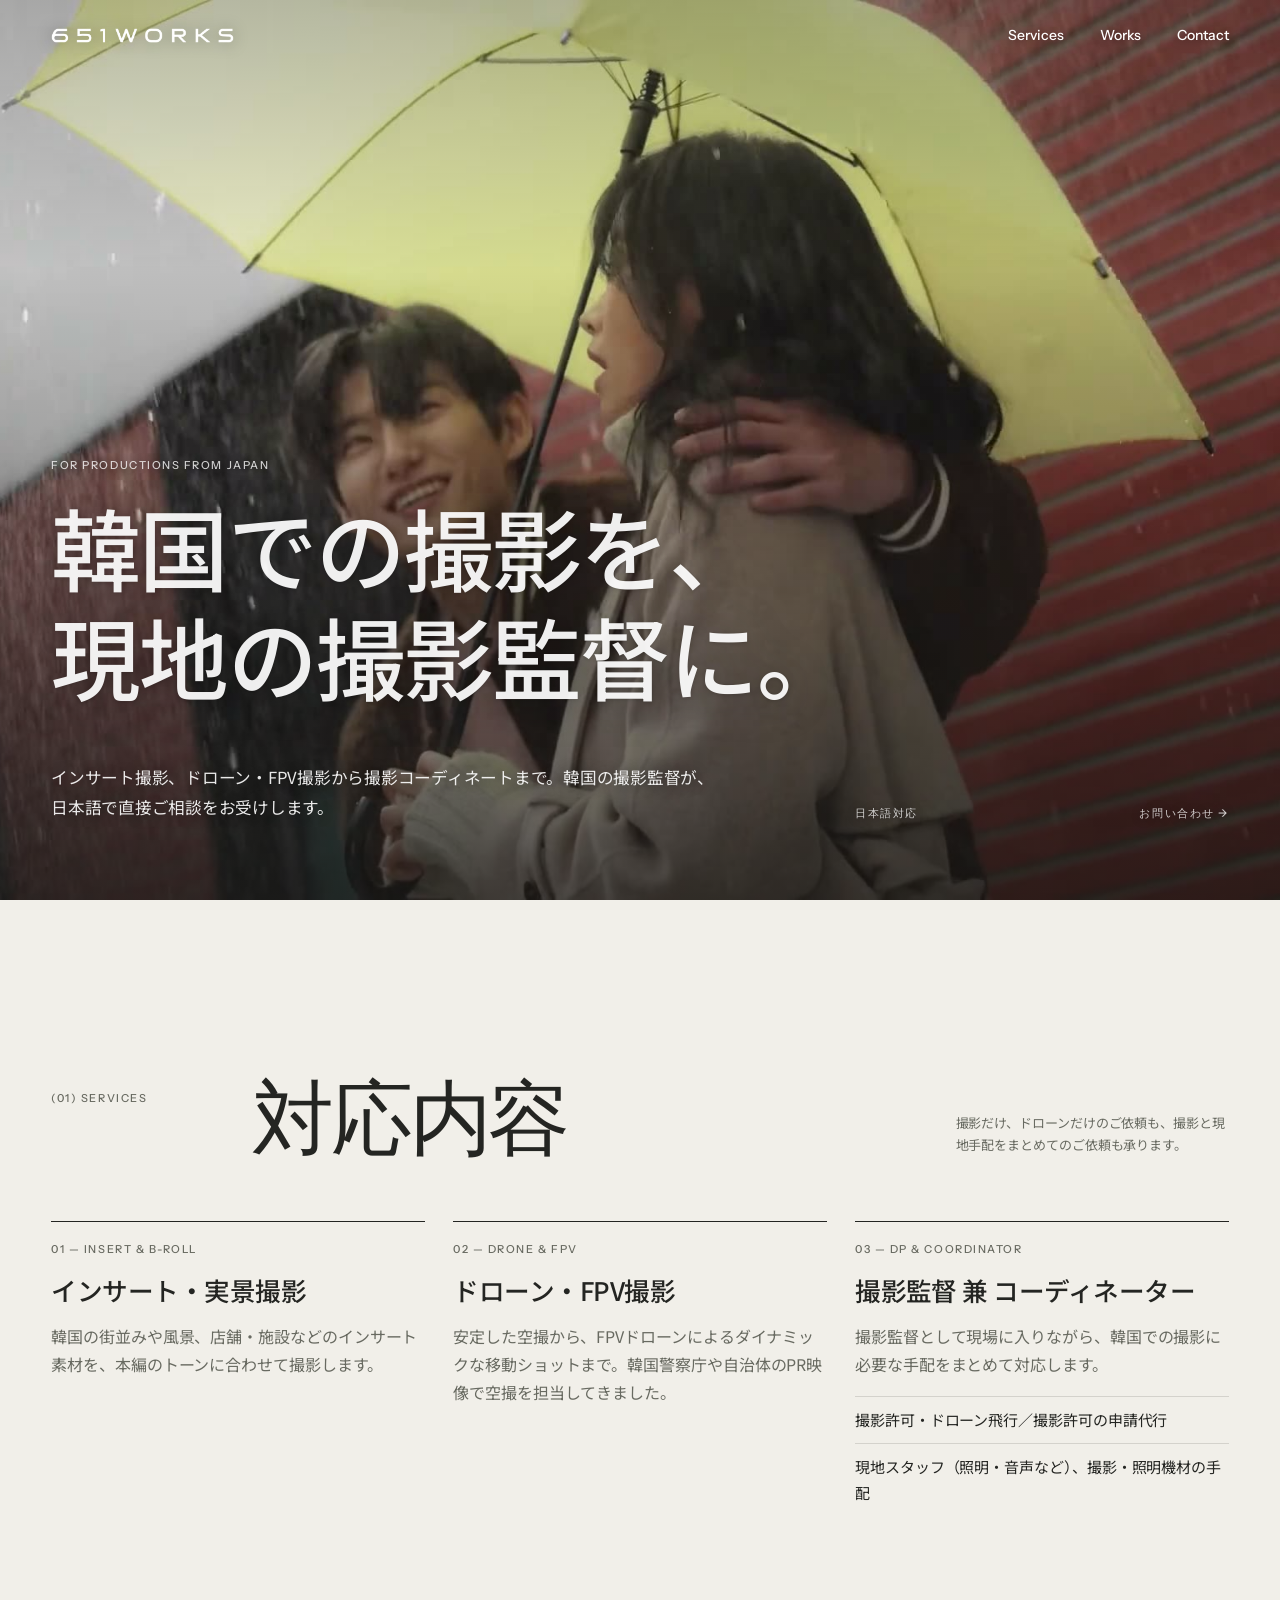
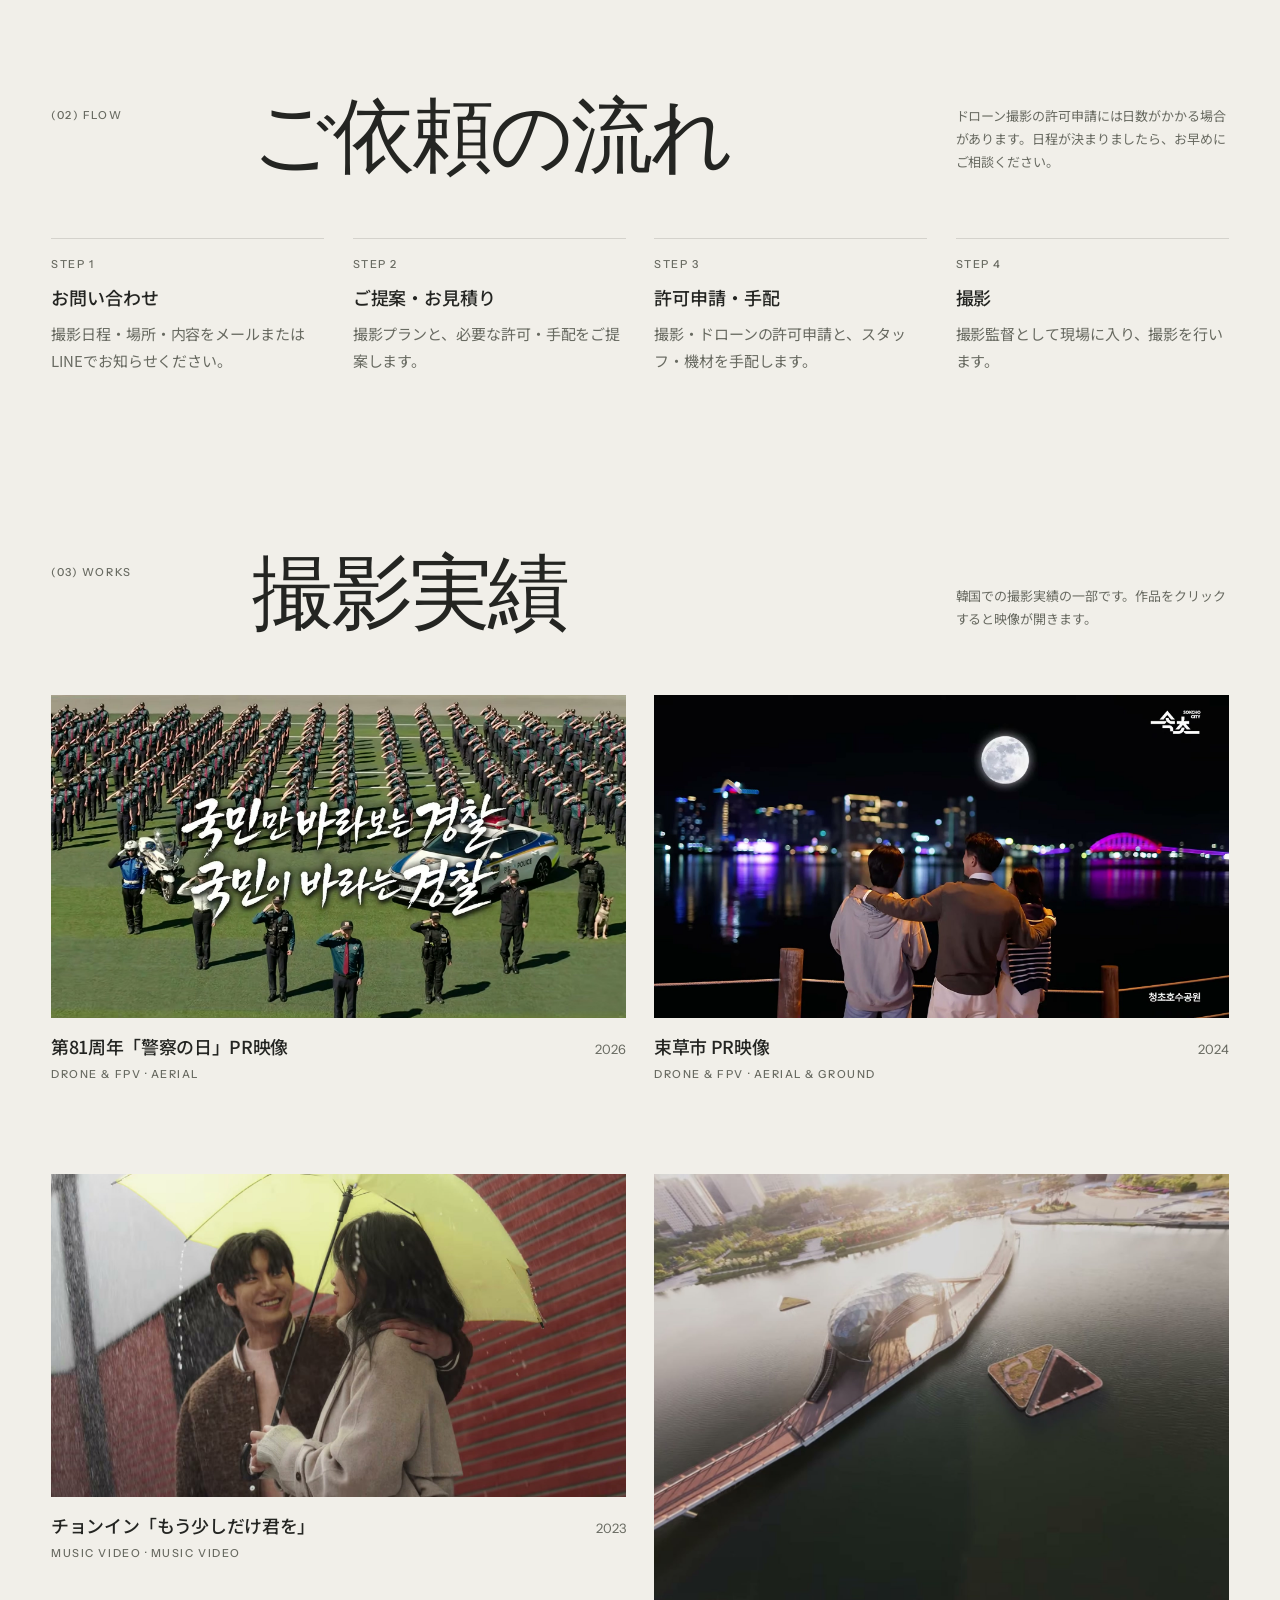
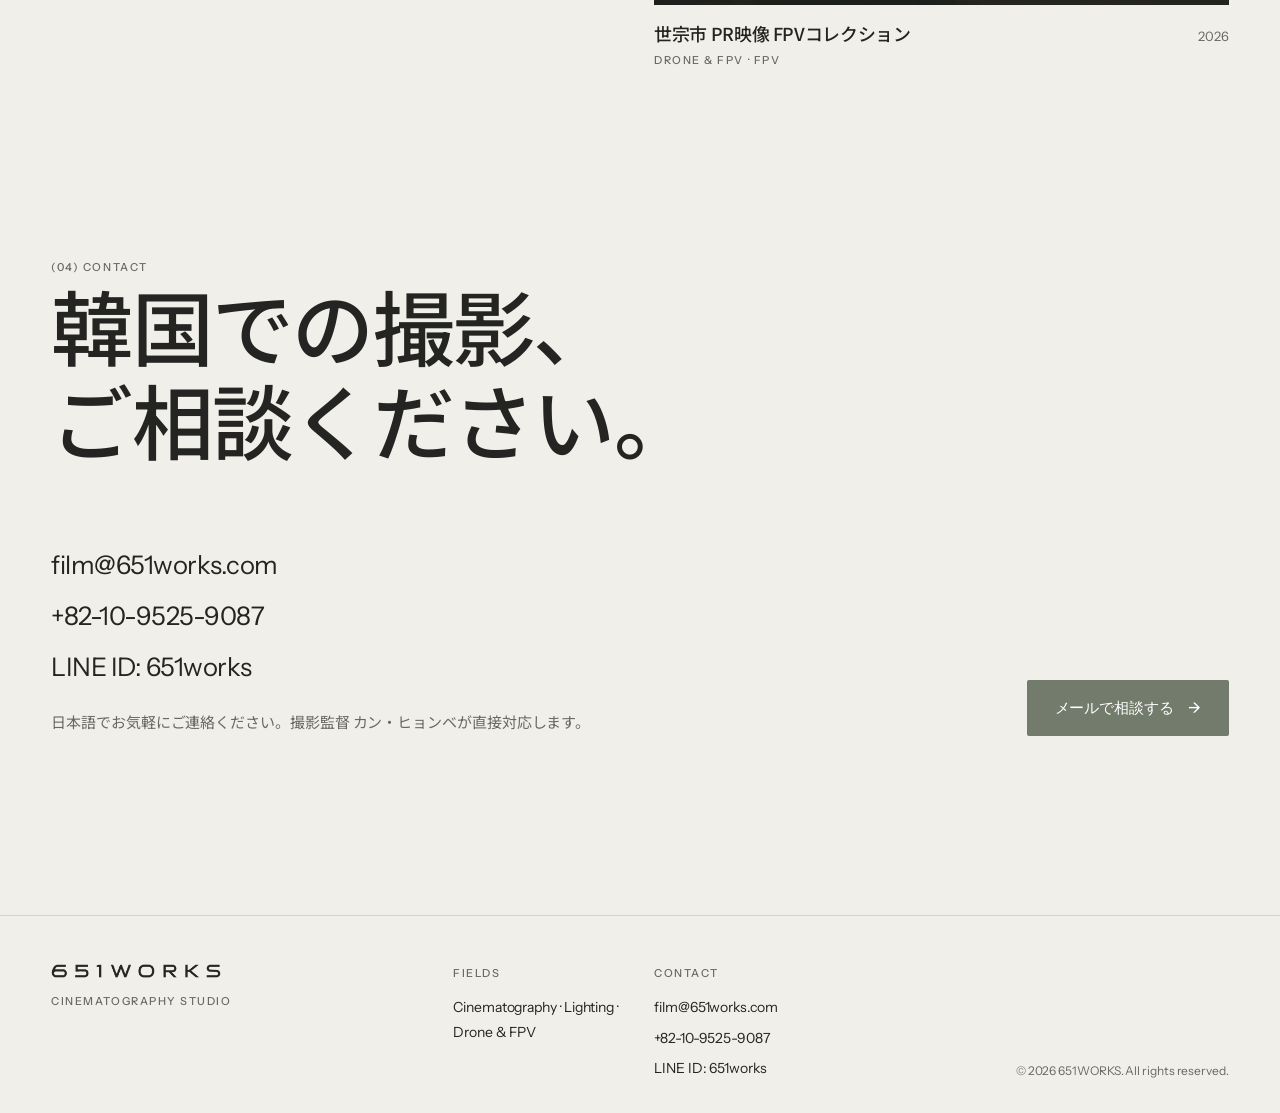
==== commit f70ef874: "Add LINE ID to Japanese page Co-Authored-By: Claude Opus 5.5 <noreply@anthropic.com>" ====
--- a/ja.html
+++ b/ja.html
@@ -94,7 +94,7 @@
     <p>ドローン撮影の許可申請には日数がかかる場合があります。日程が決まりましたら、お早めにご相談ください。</p>
   </div>
   <ol class="flow" data-reveal>
-    <li><span class="label">Step 1</span><strong>お問い合わせ</strong><p>撮影日程・場所・内容をメールでお知らせください。</p></li>
+    <li><span class="label">Step 1</span><strong>お問い合わせ</strong><p>撮影日程・場所・内容をメールまたはLINEでお知らせください。</p></li>
     <li><span class="label">Step 2</span><strong>ご提案・お見積り</strong><p>撮影プランと、必要な許可・手配をご提案します。</p></li>
     <li><span class="label">Step 3</span><strong>許可申請・手配</strong><p>撮影・ドローンの許可申請と、スタッフ・機材を手配します。</p></li>
     <li><span class="label">Step 4</span><strong>撮影</strong><p>撮影監督として現場に入り、撮影を行います。</p></li>
@@ -118,6 +118,7 @@
     <div class="contact-list">
       <a class="u" href="mailto:film@651works.com?subject=%E9%9F%93%E5%9B%BD%E6%92%AE%E5%BD%B1%E3%81%AE%E3%81%94%E7%9B%B8%E8%AB%87">film@651works.com</a>
       <a class="u" href="tel:+821095259087">+82-10-9525-9087</a>
+      <a class="u" href="https://line.me/ti/p/~651works" target="_blank" rel="noopener">LINE ID: 651works</a>
       <p class="ja-note">日本語でお気軽にご連絡ください。撮影監督 カン・ヒョンベが直接対応します。</p>
     </div>
     <a class="btn" href="mailto:film@651works.com?subject=%E9%9F%93%E5%9B%BD%E6%92%AE%E5%BD%B1%E3%81%AE%E3%81%94%E7%9B%B8%E8%AB%87">メールで相談する <span class="arrow" aria-hidden="true">→</span></a>
@@ -139,6 +140,7 @@
       <span class="label">Contact</span>
       <a class="u" href="mailto:film@651works.com">film@651works.com</a>
       <a class="u" href="tel:+821095259087">+82-10-9525-9087</a>
+      <a class="u" href="https://line.me/ti/p/~651works" target="_blank" rel="noopener">LINE ID: 651works</a>
     </div>
     <p class="copy">© 2026 651WORKS. All rights reserved.</p>
   </div>
